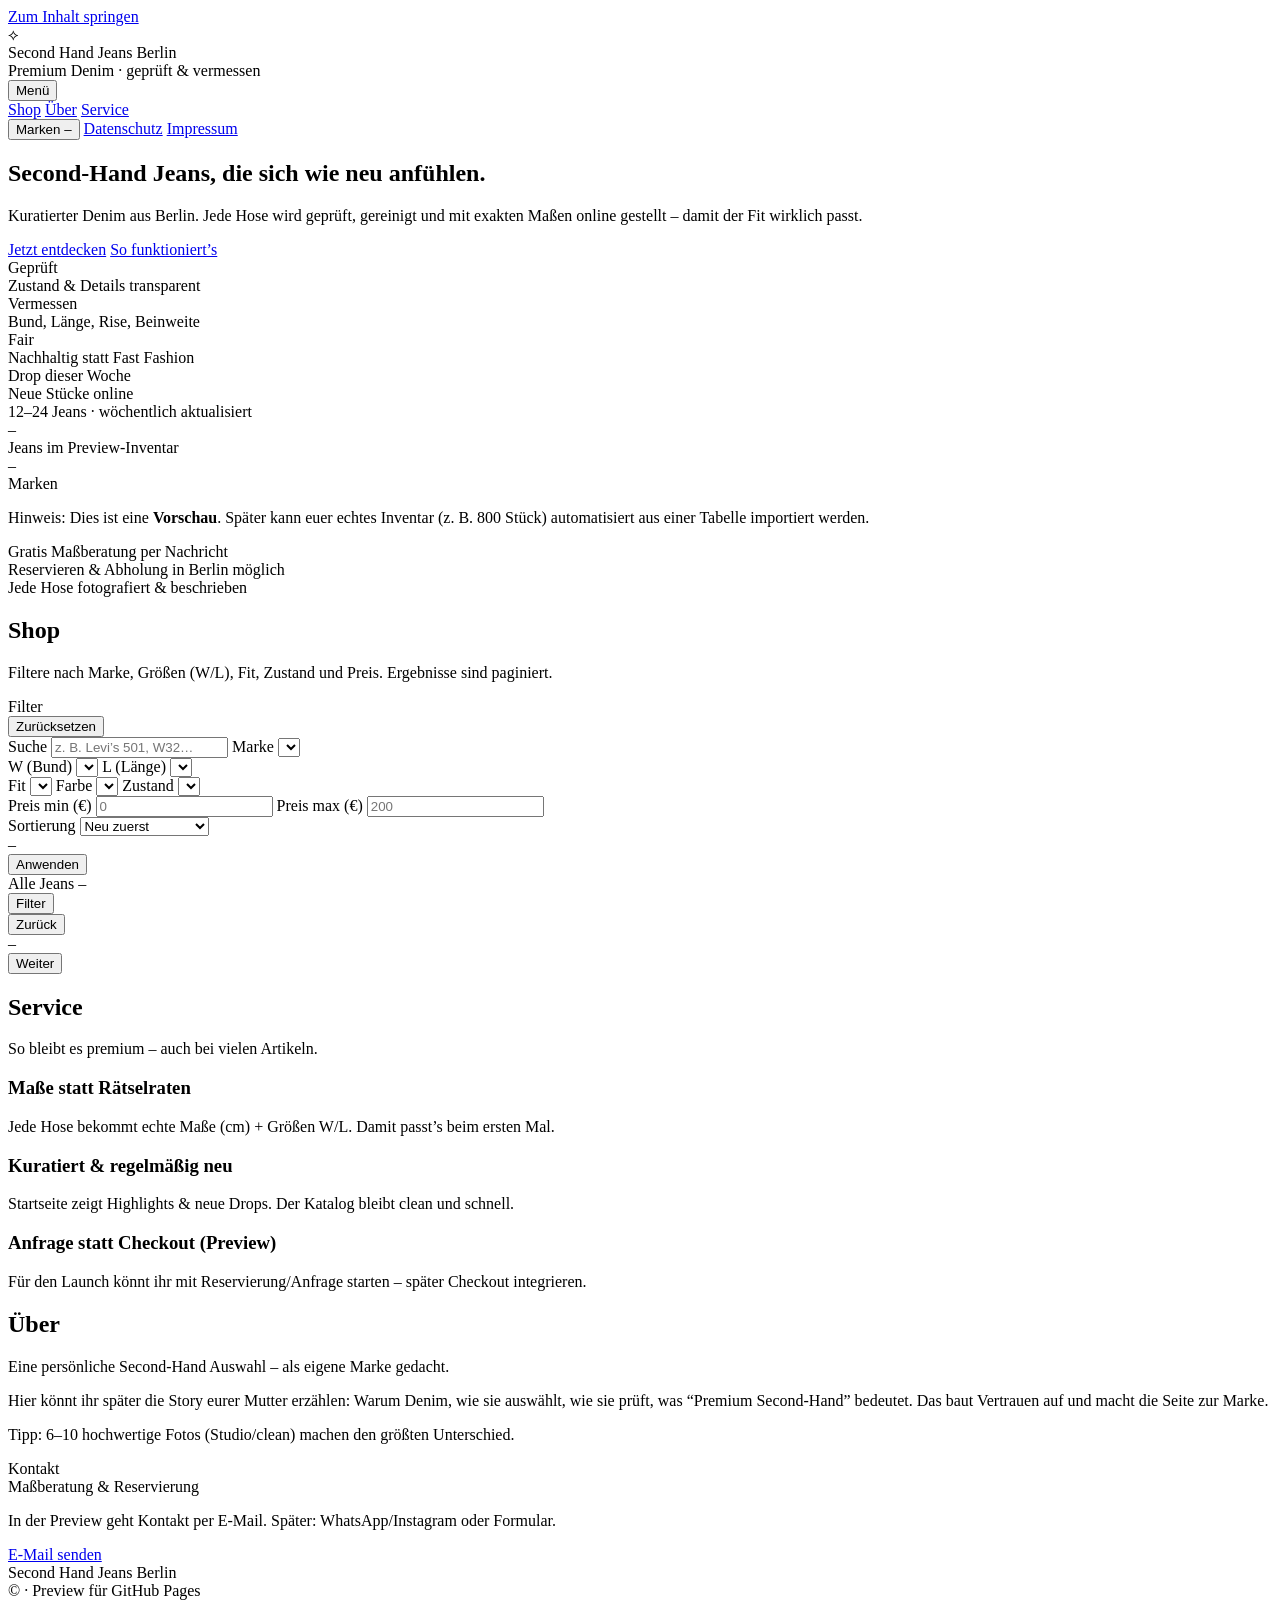
==== index.html @ 30a512d5 "Create index.html" ====
<!-- index.html -->
<!doctype html>
<html lang="de">
<head>
  <meta charset="utf-8" />
  <meta name="viewport" content="width=device-width,initial-scale=1" />
  <meta name="description" content="Second-Hand-Jeans aus Berlin – geprüft, vermessen, premium kuratiert." />
  <title>Second Hand Jeans Berlin – Premium Vintage Denim</title>
  <link rel="stylesheet" href="assets/css/styles.css" />
</head>

<body>
  <a class="skip-link" href="#main">Zum Inhalt springen</a>

  <header class="site-header">
    <div class="container header-row">
      <div class="brand">
        <div class="brand-mark" aria-hidden="true">⟡</div>
        <div class="brand-text">
          <div class="brand-name">Second Hand Jeans Berlin</div>
          <div class="brand-tagline">Premium Denim · geprüft & vermessen</div>
        </div>
      </div>

      <nav class="nav" aria-label="Hauptnavigation">
        <button class="nav-toggle" id="navToggle" aria-expanded="false" aria-controls="navMenu">Menü</button>

        <div class="nav-menu" id="navMenu">
          <a href="#katalog" class="nav-link">Shop</a>
          <a href="#about" class="nav-link">Über</a>
          <a href="#service" class="nav-link">Service</a>

          <div class="nav-divider" aria-hidden="true"></div>

          <button class="nav-link nav-link-btn" id="brandsBtn" aria-haspopup="dialog" aria-controls="brandsDialog">
            Marken <span class="pill" id="brandCountPill">–</span>
          </button>

          <a href="datenschutz.html" class="nav-link">Datenschutz</a>
          <a href="impressum.html" class="nav-link">Impressum</a>
        </div>
      </nav>
    </div>
  </header>

  <main id="main">
    <section class="hero">
      <div class="container hero-grid">
        <div class="hero-copy">
          <h1>Second-Hand Jeans, die sich wie neu anfühlen.</h1>
          <p class="lead">
            Kuratierter Denim aus Berlin. Jede Hose wird geprüft, gereinigt und mit exakten Maßen online gestellt –
            damit der Fit wirklich passt.
          </p>

          <div class="hero-ctas">
            <a class="btn btn-primary" href="#katalog">Jetzt entdecken</a>
            <a class="btn btn-ghost" href="#service">So funktioniert’s</a>
          </div>

          <div class="usp-row" role="list" aria-label="Vorteile">
            <div class="usp" role="listitem">
              <div class="usp-title">Geprüft</div>
              <div class="usp-text">Zustand & Details transparent</div>
            </div>
            <div class="usp" role="listitem">
              <div class="usp-title">Vermessen</div>
              <div class="usp-text">Bund, Länge, Rise, Beinweite</div>
            </div>
            <div class="usp" role="listitem">
              <div class="usp-title">Fair</div>
              <div class="usp-text">Nachhaltig statt Fast Fashion</div>
            </div>
          </div>
        </div>

        <div class="hero-card" aria-label="Featured Drop">
          <div class="hero-card-top">
            <div class="badge">Drop dieser Woche</div>
            <div class="meta">
              <div class="meta-title">Neue Stücke online</div>
              <div class="meta-sub">12–24 Jeans · wöchentlich aktualisiert</div>
            </div>
          </div>
          <div class="hero-card-body">
            <div class="stat">
              <div class="stat-num" id="statTotal">–</div>
              <div class="stat-label">Jeans im Preview-Inventar</div>
            </div>
            <div class="stat">
              <div class="stat-num" id="statBrands">–</div>
              <div class="stat-label">Marken</div>
            </div>
            <div class="divider"></div>
            <p class="small">
              Hinweis: Dies ist eine <strong>Vorschau</strong>. Später kann euer echtes Inventar (z. B. 800 Stück)
              automatisiert aus einer Tabelle importiert werden.
            </p>
          </div>
        </div>
      </div>
    </section>

    <section class="strip">
      <div class="container strip-row">
        <div class="strip-item">
          <span class="dot" aria-hidden="true"></span>
          <span>Gratis Maßberatung per Nachricht</span>
        </div>
        <div class="strip-item">
          <span class="dot" aria-hidden="true"></span>
          <span>Reservieren & Abholung in Berlin möglich</span>
        </div>
        <div class="strip-item">
          <span class="dot" aria-hidden="true"></span>
          <span>Jede Hose fotografiert & beschrieben</span>
        </div>
      </div>
    </section>

    <section class="section" id="katalog">
      <div class="container section-head">
        <h2>Shop</h2>
        <p class="muted">Filtere nach Marke, Größen (W/L), Fit, Zustand und Preis. Ergebnisse sind paginiert.</p>
      </div>

      <div class="container shop-layout">
        <aside class="filters" aria-label="Filter">
          <div class="filters-head">
            <div class="filters-title">Filter</div>
            <button class="link-btn" id="resetBtn" type="button">Zurücksetzen</button>
          </div>

          <label class="field">
            <span>Suche</span>
            <input id="q" type="search" placeholder="z. B. Levi’s 501, W32…" autocomplete="off" />
          </label>

          <label class="field">
            <span>Marke</span>
            <select id="brand"></select>
          </label>

          <div class="grid-2">
            <label class="field">
              <span>W (Bund)</span>
              <select id="waist"></select>
            </label>
            <label class="field">
              <span>L (Länge)</span>
              <select id="length"></select>
            </label>
          </div>

          <label class="field">
            <span>Fit</span>
            <select id="fit"></select>
          </label>

          <label class="field">
            <span>Farbe</span>
            <select id="color"></select>
          </label>

          <label class="field">
            <span>Zustand</span>
            <select id="condition"></select>
          </label>

          <div class="grid-2">
            <label class="field">
              <span>Preis min (€)</span>
              <input id="minPrice" inputmode="numeric" type="number" min="0" step="1" placeholder="0" />
            </label>
            <label class="field">
              <span>Preis max (€)</span>
              <input id="maxPrice" inputmode="numeric" type="number" min="0" step="1" placeholder="200" />
            </label>
          </div>

          <label class="field">
            <span>Sortierung</span>
            <select id="sort">
              <option value="newest">Neu zuerst</option>
              <option value="price_asc">Preis: aufsteigend</option>
              <option value="price_desc">Preis: absteigend</option>
              <option value="brand_asc">Marke: A–Z</option>
            </select>
          </label>

          <div class="filters-foot">
            <div class="muted small" id="resultMeta">–</div>
            <button class="btn btn-primary" id="applyBtn" type="button">Anwenden</button>
          </div>
        </aside>

        <section class="results" aria-label="Ergebnisse">
          <div class="results-bar">
            <div class="results-title">
              <span id="resultsTitle">Alle Jeans</span>
              <span class="pill" id="resultsCount">–</span>
            </div>
            <button class="btn btn-ghost btn-sm" id="openFiltersBtn" type="button">Filter</button>
          </div>

          <div class="grid" id="grid" aria-live="polite"></div>

          <div class="pager" aria-label="Seitennavigation">
            <button class="btn btn-ghost btn-sm" id="prevPage" type="button">Zurück</button>
            <div class="pager-meta" id="pageMeta">–</div>
            <button class="btn btn-ghost btn-sm" id="nextPage" type="button">Weiter</button>
          </div>
        </section>
      </div>
    </section>

    <section class="section" id="service">
      <div class="container section-head">
        <h2>Service</h2>
        <p class="muted">So bleibt es premium – auch bei vielen Artikeln.</p>
      </div>

      <div class="container cards-3">
        <div class="info-card">
          <h3>Maße statt Rätselraten</h3>
          <p>Jede Hose bekommt echte Maße (cm) + Größen W/L. Damit passt’s beim ersten Mal.</p>
        </div>
        <div class="info-card">
          <h3>Kuratiert & regelmäßig neu</h3>
          <p>Startseite zeigt Highlights & neue Drops. Der Katalog bleibt clean und schnell.</p>
        </div>
        <div class="info-card">
          <h3>Anfrage statt Checkout (Preview)</h3>
          <p>Für den Launch könnt ihr mit Reservierung/Anfrage starten – später Checkout integrieren.</p>
        </div>
      </div>
    </section>

    <section class="section" id="about">
      <div class="container section-head">
        <h2>Über</h2>
        <p class="muted">Eine persönliche Second-Hand Auswahl – als eigene Marke gedacht.</p>
      </div>

      <div class="container about">
        <div class="about-text">
          <p>
            Hier könnt ihr später die Story eurer Mutter erzählen: Warum Denim, wie sie auswählt, wie sie prüft,
            was “Premium Second-Hand” bedeutet. Das baut Vertrauen auf und macht die Seite zur Marke.
          </p>
          <p class="small muted">
            Tipp: 6–10 hochwertige Fotos (Studio/clean) machen den größten Unterschied.
          </p>
        </div>

        <div class="about-panel" aria-label="Kontakt">
          <div class="badge">Kontakt</div>
          <div class="about-panel-title">Maßberatung & Reservierung</div>
          <p class="small muted">
            In der Preview geht Kontakt per E-Mail. Später: WhatsApp/Instagram oder Formular.
          </p>
          <a class="btn btn-primary" href="mailto:kontakt@secondhandjeans-berlin.de?subject=Anfrage%20Second%20Hand%20Jeans%20Berlin">
            E-Mail senden
          </a>
        </div>
      </div>
    </section>
  </main>

  <footer class="footer">
    <div class="container footer-row">
      <div class="footer-left">
        <div class="brand-mini">Second Hand Jeans Berlin</div>
        <div class="small muted">© <span id="year"></span> · Preview für GitHub Pages</div>
      </div>
      <div class="footer-right">
        <a class="footer-link" href="datenschutz.html">Datenschutz</a>
        <a class="footer-link" href="impressum.html">Impressum</a>
      </div>
    </div>
  </footer>

  <!-- Brands Dialog -->
  <dialog class="dialog" id="brandsDialog" aria-label="Markenübersicht">
    <div class="dialog-head">
      <div>
        <div class="dialog-title">Marken</div>
        <div class="small muted">Schnell zur Marke springen (setzt Filter).</div>
      </div>
      <button class="icon-btn" id="closeBrands" aria-label="Schließen">✕</button>
    </div>
    <div class="dialog-body" id="brandsList"></div>
  </dialog>

  <!-- Product Modal -->
  <dialog class="dialog" id="productDialog" aria-label="Produktdetails">
    <div class="dialog-head">
      <div>
        <div class="dialog-title" id="pdTitle">–</div>
        <div class="small muted" id="pdSub">–</div>
      </div>
      <button class="icon-btn" id="closeProduct" aria-label="Schließen">✕</button>
    </div>
    <div class="dialog-body">
      <div class="product-modal">
        <div class="product-photo" id="pdPhoto" aria-hidden="true"></div>
        <div class="product-info">
          <div class="price-row">
            <div class="price" id="pdPrice">–</div>
            <div class="pill" id="pdCondition">–</div>
          </div>

          <div class="kv">
            <div class="kv-row"><div class="k">Größe</div><div class="v" id="pdSize">–</div></div>
            <div class="kv-row"><div class="k">Fit</div><div class="v" id="pdFit">–</div></div>
            <div class="kv-row"><div class="k">Farbe</div><div class="v" id="pdColor">–</div></div>
          </div>

          <div class="divider"></div>

          <div class="kv">
            <div class="kv-row"><div class="k">Bund (cm)</div><div class="v" id="pdWaist">–</div></div>
            <div class="kv-row"><div class="k">Innenbein (cm)</div><div class="v" id="pdInseam">–</div></div>
            <div class="kv-row"><div class="k">Rise (cm)</div><div class="v" id="pdRise">–</div></div>
            <div class="kv-row"><div class="k">Beinweite (cm)</div><div class="v" id="pdLeg">–</div></div>
          </div>

          <div class="divider"></div>

          <p class="small muted" id="pdNotes">–</p>

          <div class="modal-actions">
            <a class="btn btn-primary" id="pdMail" href="#">Anfrage senden</a>
            <button class="btn btn-ghost" id="pdCopy" type="button">Artikelcode kopieren</button>
          </div>

          <p class="tiny muted">
            Hinweis: Dies ist eine Vorschau ohne Checkout. Im Launch könnt ihr Reservierung oder Zahlung integrieren.
          </p>
        </div>
      </div>
    </div>
  </dialog>

  <!-- Mobile Filters Drawer -->
  <dialog class="dialog drawer" id="filtersDrawer" aria-label="Filter (mobil)">
    <div class="dialog-head">
      <div>
        <div class="dialog-title">Filter</div>
        <div class="small muted">Wähle Filter und tippe auf Anwenden.</div>
      </div>
      <button class="icon-btn" id="closeFilters" aria-label="Schließen">✕</button>
    </div>
    <div class="dialog-body">
      <div id="drawerMount"></div>
    </div>
  </dialog>

  <script src="assets/js/app.js"></script>
</body>
</html>
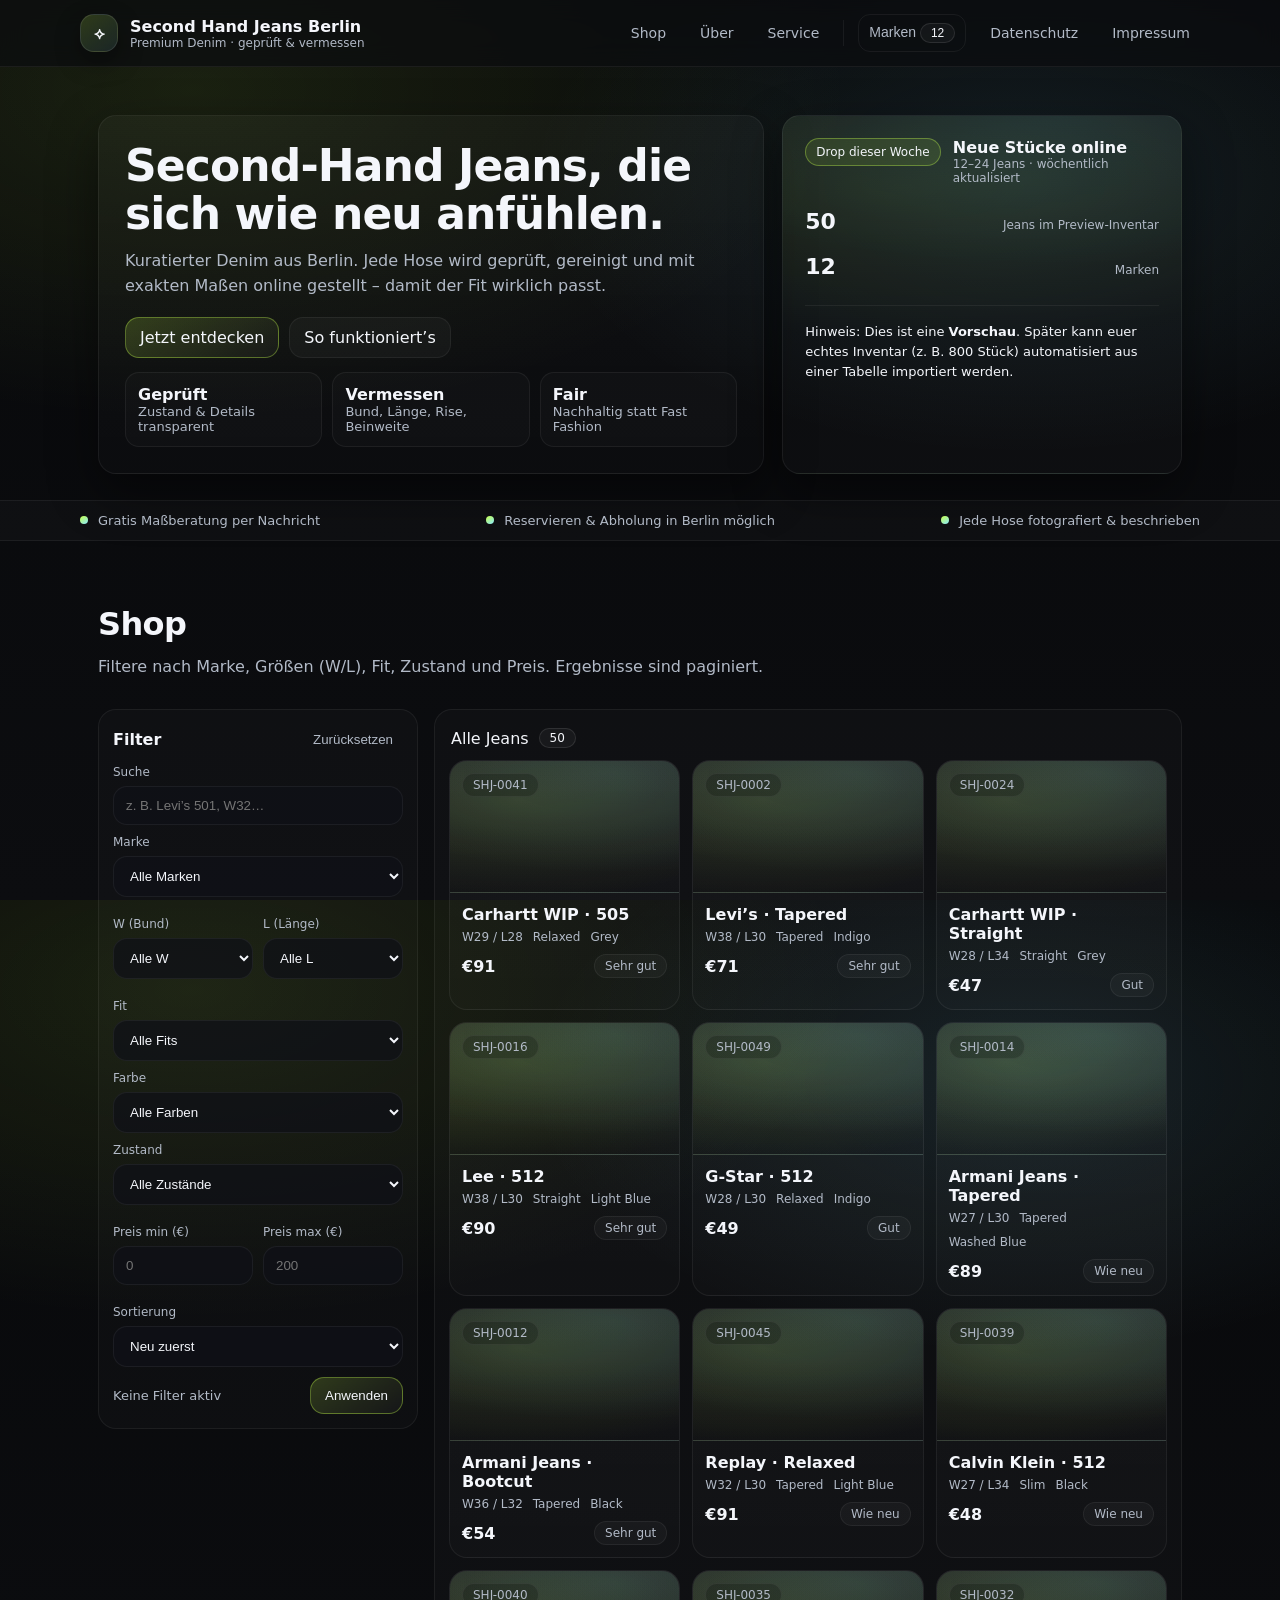
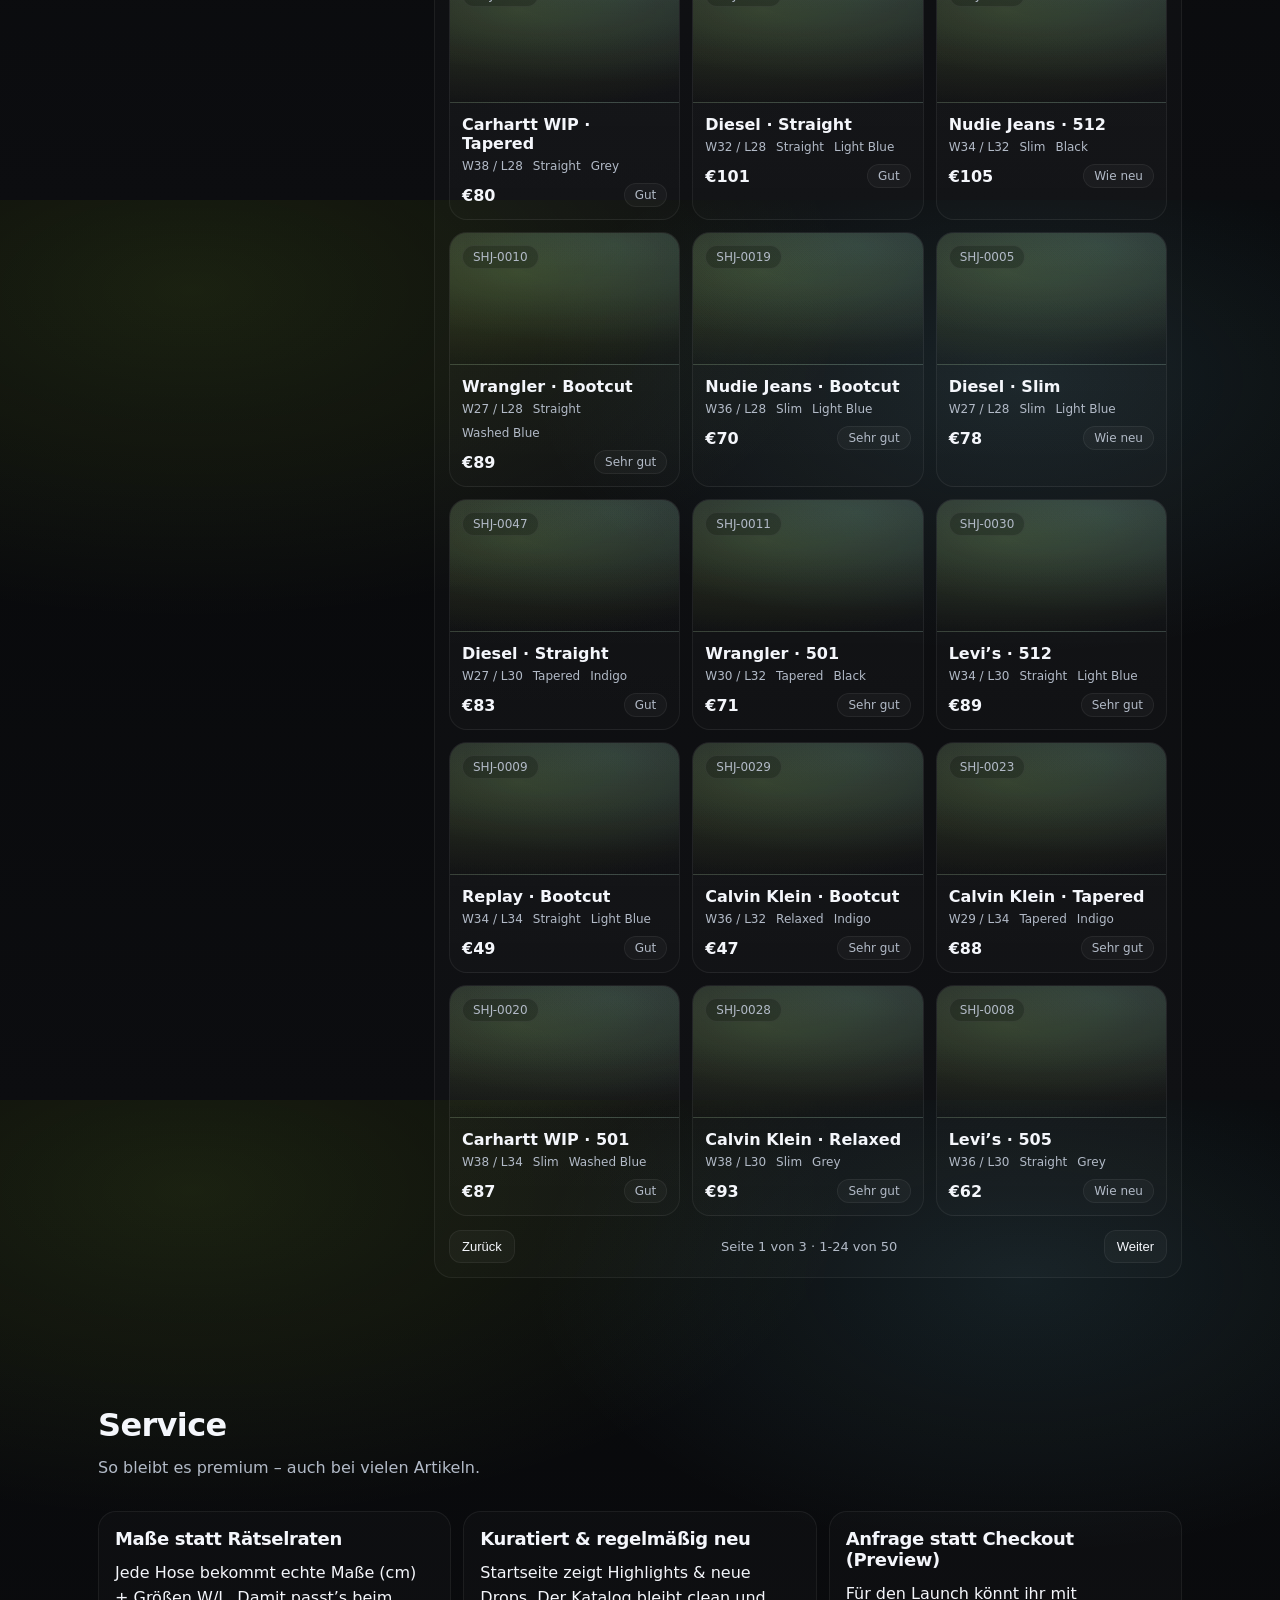
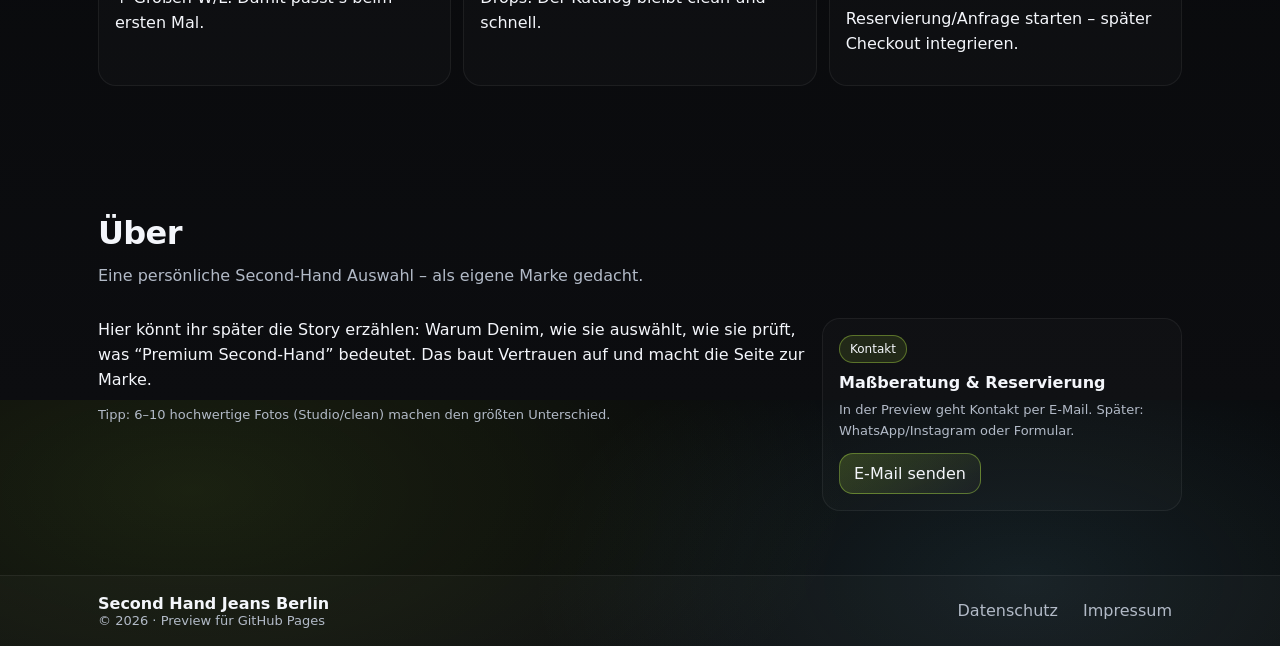
==== commit d79caa42: "Update index.html" ====
--- a/index.html
+++ b/index.html
@@ -245,7 +245,7 @@
       <div class="container about">
         <div class="about-text">
           <p>
-            Hier könnt ihr später die Story eurer Mutter erzählen: Warum Denim, wie sie auswählt, wie sie prüft,
+            Hier könnt ihr später die Story erzählen: Warum Denim, wie sie auswählt, wie sie prüft,
             was “Premium Second-Hand” bedeutet. Das baut Vertrauen auf und macht die Seite zur Marke.
           </p>
           <p class="small muted">
--- a/assets/css/styles.css
+++ b/assets/css/styles.css
@@ -0,0 +1,429 @@
+/* assets/css/styles.css */
+:root{
+  --bg: #0c0d10;
+  --card: #12141a;
+  --card2:#0f1117;
+  --text:#f4f6fb;
+  --muted:#b2bac7;
+  --line: rgba(255,255,255,.10);
+  --line2: rgba(255,255,255,.06);
+  --accent:#c7ff4a;
+  --accent2:#8ae9ff;
+  --shadow: 0 18px 50px rgba(0,0,0,.45);
+  --radius: 18px;
+  --radius2: 14px;
+  --container: 1120px;
+  --font: ui-sans-serif, system-ui, -apple-system, Segoe UI, Roboto, Helvetica, Arial, "Apple Color Emoji", "Segoe UI Emoji";
+}
+
+*{box-sizing:border-box}
+html,body{height:100%}
+body{
+  margin:0;
+  font-family:var(--font);
+  color:var(--text);
+  background:
+    radial-gradient(1200px 600px at 15% 10%, rgba(199,255,74,.10), transparent 55%),
+    radial-gradient(900px 500px at 80% 20%, rgba(138,233,255,.10), transparent 55%),
+    linear-gradient(180deg, #07080a, var(--bg));
+}
+
+a{color:inherit}
+.container{max-width:var(--container); margin:0 auto; padding:0 18px}
+.section{padding:64px 0}
+.section-head{padding-bottom:18px}
+h1,h2,h3{margin:0 0 12px 0; letter-spacing:-0.02em}
+h1{font-size:clamp(30px, 4vw, 44px); line-height:1.08}
+h2{font-size:clamp(24px, 3vw, 32px)}
+h3{font-size:18px}
+p{margin:0 0 12px 0; line-height:1.55}
+.lead{font-size:16px; color:var(--muted); max-width:60ch}
+.small{font-size:13px}
+.tiny{font-size:12px}
+.muted{color:var(--muted)}
+.divider{height:1px; background:var(--line2); margin:16px 0}
+
+.skip-link{
+  position:absolute; left:-999px; top:10px;
+  background:var(--card); border:1px solid var(--line); padding:10px 12px; border-radius:10px;
+}
+.skip-link:focus{left:10px; z-index:50}
+
+.site-header{
+  position:sticky; top:0; z-index:30;
+  background: rgba(12,13,16,.72);
+  backdrop-filter: blur(12px);
+  border-bottom:1px solid var(--line2);
+}
+.header-row{
+  display:flex; align-items:center; justify-content:space-between;
+  padding:14px 0;
+  gap:16px;
+}
+
+.brand{display:flex; align-items:center; gap:12px}
+.brand-link{text-decoration:none}
+.brand-mark{
+  width:38px; height:38px; display:grid; place-items:center;
+  background: linear-gradient(145deg, rgba(199,255,74,.18), rgba(138,233,255,.10));
+  border:1px solid var(--line);
+  border-radius:14px;
+  box-shadow: 0 10px 25px rgba(0,0,0,.35);
+  font-weight:700;
+}
+.brand-name{font-weight:700}
+.brand-tagline{font-size:12px; color:var(--muted)}
+
+.nav{display:flex; align-items:center; gap:10px}
+.nav-toggle{
+  display:none;
+  background:transparent; border:1px solid var(--line); color:var(--text);
+  padding:10px 12px; border-radius:12px;
+}
+.nav-menu{display:flex; align-items:center; gap:14px; flex-wrap:wrap}
+.nav-link{
+  text-decoration:none;
+  color:var(--muted);
+  font-size:14px;
+  padding:8px 10px;
+  border-radius:12px;
+}
+.nav-link:hover{color:var(--text); background:rgba(255,255,255,.05)}
+.nav-link-btn{
+  background:transparent;
+  border:1px solid var(--line2);
+  cursor:pointer;
+}
+.nav-divider{width:1px; height:26px; background:var(--line2)}
+
+.pill{
+  display:inline-flex; align-items:center; justify-content:center;
+  min-width:28px;
+  padding:2px 10px;
+  font-size:12px;
+  border-radius:999px;
+  border:1px solid var(--line);
+  background:rgba(255,255,255,.04);
+  color:var(--text);
+}
+
+.hero{padding:48px 0 26px 0}
+.hero-grid{
+  display:grid;
+  grid-template-columns: 1.25fr .75fr;
+  gap:18px;
+  align-items:stretch;
+}
+.hero-copy{
+  border:1px solid var(--line2);
+  border-radius:var(--radius);
+  background: linear-gradient(180deg, rgba(255,255,255,.03), rgba(255,255,255,.01));
+  padding:26px;
+  box-shadow: var(--shadow);
+}
+.hero-ctas{display:flex; gap:10px; margin:18px 0 14px}
+.usp-row{display:flex; gap:10px; flex-wrap:wrap; margin-top:10px}
+.usp{
+  flex:1;
+  min-width:170px;
+  border:1px solid var(--line2);
+  border-radius:14px;
+  padding:12px;
+  background: rgba(255,255,255,.02);
+}
+.usp-title{font-weight:650}
+.usp-text{color:var(--muted); font-size:13px}
+
+.hero-card{
+  border:1px solid var(--line2);
+  border-radius:var(--radius);
+  background: radial-gradient(900px 250px at 30% 20%, rgba(199,255,74,.08), transparent 60%),
+              radial-gradient(800px 250px at 70% 0%, rgba(138,233,255,.08), transparent 60%),
+              rgba(255,255,255,.02);
+  box-shadow: var(--shadow);
+  overflow:hidden;
+}
+.hero-card-top{padding:22px 22px 14px 22px; display:flex; gap:12px; align-items:flex-start}
+.badge{
+  display:inline-flex; align-items:center;
+  padding:6px 10px;
+  border-radius:999px;
+  border:1px solid rgba(199,255,74,.35);
+  background:rgba(199,255,74,.10);
+  color:var(--text);
+  font-size:12px;
+  white-space:nowrap;
+}
+.meta-title{font-weight:650}
+.meta-sub{font-size:12px; color:var(--muted)}
+.hero-card-body{padding:0 22px 22px 22px}
+.stat{display:flex; align-items:baseline; justify-content:space-between; padding:10px 0}
+.stat-num{font-weight:750; font-size:22px}
+.stat-label{color:var(--muted); font-size:12px; text-align:right}
+
+.strip{
+  border-top:1px solid var(--line2);
+  border-bottom:1px solid var(--line2);
+  background: rgba(255,255,255,.02);
+}
+.strip-row{
+  display:flex; gap:14px; flex-wrap:wrap; justify-content:space-between;
+  padding:12px 0;
+}
+.strip-item{display:flex; gap:10px; align-items:center; color:var(--muted); font-size:13px}
+.dot{width:8px; height:8px; border-radius:50%; background:linear-gradient(145deg, var(--accent), var(--accent2))}
+
+.btn{
+  display:inline-flex; align-items:center; justify-content:center;
+  gap:10px;
+  border-radius:14px;
+  padding:10px 14px;
+  border:1px solid var(--line);
+  background: rgba(255,255,255,.03);
+  text-decoration:none;
+  color:var(--text);
+  cursor:pointer;
+}
+.btn:hover{background:rgba(255,255,255,.06)}
+.btn-primary{
+  border-color: rgba(199,255,74,.35);
+  background: linear-gradient(145deg, rgba(199,255,74,.18), rgba(255,255,255,.03));
+}
+.btn-ghost{border-color: var(--line2)}
+.btn-sm{padding:8px 12px; border-radius:12px; font-size:13px}
+
+.link-btn{
+  background:transparent;
+  border:none;
+  color:var(--muted);
+  cursor:pointer;
+  padding:8px 10px;
+  border-radius:12px;
+}
+.link-btn:hover{background:rgba(255,255,255,.05); color:var(--text)}
+
+.shop-layout{
+  display:grid;
+  grid-template-columns: 320px 1fr;
+  gap:16px;
+  align-items:start;
+}
+.filters{
+  position:sticky;
+  top:78px;
+  border:1px solid var(--line2);
+  border-radius:var(--radius);
+  background: rgba(255,255,255,.02);
+  padding:14px;
+}
+.filters-head{display:flex; align-items:center; justify-content:space-between; margin-bottom:10px}
+.filters-title{font-weight:650}
+.filters-foot{display:flex; gap:12px; align-items:center; justify-content:space-between; margin-top:10px}
+
+.field{display:flex; flex-direction:column; gap:7px; margin:10px 0}
+.field span{font-size:12px; color:var(--muted)}
+input,select{
+  width:100%;
+  padding:11px 12px;
+  border-radius:14px;
+  border:1px solid var(--line2);
+  background: rgba(15,17,23,.75);
+  color:var(--text);
+  outline:none;
+}
+input:focus,select:focus{border-color: rgba(199,255,74,.35); box-shadow: 0 0 0 3px rgba(199,255,74,.08)}
+.grid-2{display:grid; grid-template-columns: 1fr 1fr; gap:10px}
+
+.results{
+  border:1px solid var(--line2);
+  border-radius:var(--radius);
+  background: rgba(255,255,255,.02);
+  padding:14px;
+  min-height:480px;
+}
+.results-bar{display:flex; align-items:center; justify-content:space-between; gap:12px; padding:4px 2px 12px 2px}
+.results-title{display:flex; gap:10px; align-items:center}
+#openFiltersBtn{display:none}
+
+.grid{
+  display:grid;
+  grid-template-columns: repeat(3, minmax(0, 1fr));
+  gap:12px;
+}
+.card{
+  border:1px solid var(--line2);
+  border-radius:18px;
+  background: linear-gradient(180deg, rgba(255,255,255,.03), rgba(255,255,255,.015));
+  overflow:hidden;
+  cursor:pointer;
+  transition: transform .12s ease, border-color .12s ease;
+}
+.card:hover{transform: translateY(-2px); border-color: rgba(255,255,255,.14)}
+.card-top{
+  height:132px;
+  background:
+    radial-gradient(500px 180px at 30% 30%, rgba(199,255,74,.12), transparent 55%),
+    radial-gradient(500px 180px at 70% 10%, rgba(138,233,255,.12), transparent 55%),
+    linear-gradient(180deg, rgba(255,255,255,.04), rgba(0,0,0,.08));
+  border-bottom:1px solid var(--line2);
+  position:relative;
+}
+.card-code{
+  position:absolute; left:12px; top:12px;
+  font-size:12px;
+  padding:4px 10px;
+  border-radius:999px;
+  border:1px solid var(--line2);
+  background: rgba(0,0,0,.20);
+  color:var(--muted);
+}
+.card-body{padding:12px}
+.card-title{font-weight:700; margin-bottom:6px}
+.card-sub{display:flex; gap:10px; flex-wrap:wrap; color:var(--muted); font-size:12px; margin-bottom:10px}
+.card-price{display:flex; align-items:center; justify-content:space-between}
+.price{font-weight:750}
+.tag{
+  font-size:12px;
+  padding:4px 10px;
+  border-radius:999px;
+  border:1px solid var(--line2);
+  background: rgba(255,255,255,.03);
+  color:var(--muted);
+}
+
+.pager{
+  display:flex; align-items:center; justify-content:space-between;
+  gap:12px;
+  padding-top:14px;
+}
+.pager-meta{color:var(--muted); font-size:13px}
+
+.cards-3{
+  display:grid;
+  grid-template-columns: repeat(3, minmax(0, 1fr));
+  gap:12px;
+}
+.info-card{
+  border:1px solid var(--line2);
+  border-radius:var(--radius);
+  background: rgba(255,255,255,.02);
+  padding:16px;
+}
+
+.about{
+  display:grid;
+  grid-template-columns: 1fr 360px;
+  gap:12px;
+  align-items:start;
+}
+.about-panel{
+  border:1px solid var(--line2);
+  border-radius:var(--radius);
+  background: rgba(255,255,255,.02);
+  padding:16px;
+}
+.about-panel-title{font-weight:700; margin:10px 0 8px 0}
+
+.footer{
+  border-top:1px solid var(--line2);
+  background: rgba(255,255,255,.02);
+  padding:18px 0;
+}
+.footer-row{display:flex; align-items:center; justify-content:space-between; gap:12px; flex-wrap:wrap}
+.brand-mini{font-weight:700}
+.footer-link{color:var(--muted); text-decoration:none; padding:8px 10px; border-radius:12px}
+.footer-link:hover{background:rgba(255,255,255,.05); color:var(--text)}
+
+dialog{
+  border:none;
+  padding:0;
+  border-radius:20px;
+  background: rgba(18,20,26,.92);
+  color:var(--text);
+  box-shadow: var(--shadow);
+  width:min(920px, calc(100% - 26px));
+}
+dialog::backdrop{background: rgba(0,0,0,.55)}
+.dialog-head{
+  display:flex; align-items:flex-start; justify-content:space-between;
+  gap:12px;
+  padding:16px 16px 10px 16px;
+  border-bottom:1px solid var(--line2);
+}
+.dialog-title{font-weight:750}
+.dialog-body{padding:16px}
+.icon-btn{
+  width:38px; height:38px;
+  border-radius:14px;
+  border:1px solid var(--line2);
+  background: rgba(255,255,255,.03);
+  color:var(--text);
+  cursor:pointer;
+}
+.icon-btn:hover{background:rgba(255,255,255,.06)}
+
+#brandsList{
+  display:grid;
+  grid-template-columns: repeat(3, minmax(0, 1fr));
+  gap:10px;
+}
+.brand-chip{
+  display:flex; align-items:center; justify-content:space-between;
+  border:1px solid var(--line2);
+  background: rgba(255,255,255,.02);
+  border-radius:16px;
+  padding:12px 12px;
+  cursor:pointer;
+}
+.brand-chip:hover{border-color: rgba(255,255,255,.14)}
+.brand-chip b{font-weight:700}
+.brand-chip span{color:var(--muted); font-size:12px}
+
+.product-modal{
+  display:grid;
+  grid-template-columns: 320px 1fr;
+  gap:14px;
+}
+.product-photo{
+  height:320px;
+  border-radius:18px;
+  border:1px solid var(--line2);
+  background:
+    radial-gradient(520px 240px at 35% 25%, rgba(199,255,74,.14), transparent 55%),
+    radial-gradient(520px 240px at 75% 10%, rgba(138,233,255,.14), transparent 55%),
+    linear-gradient(180deg, rgba(255,255,255,.05), rgba(0,0,0,.10));
+}
+.product-info{border:1px solid var(--line2); border-radius:18px; padding:14px; background: rgba(255,255,255,.02)}
+.price-row{display:flex; align-items:center; justify-content:space-between; gap:10px; margin-bottom:10px}
+.kv{display:flex; flex-direction:column; gap:8px}
+.kv-row{display:flex; align-items:center; justify-content:space-between; gap:10px; font-size:13px}
+.k{color:var(--muted)}
+.v{font-weight:650}
+.modal-actions{display:flex; gap:10px; flex-wrap:wrap; margin-top:12px}
+
+.drawer{width:min(520px, calc(100% - 26px))}
+.legal{max-width:860px}
+.legal ul{margin:8px 0 12px 20px}
+.legal li{margin:6px 0}
+
+@media (max-width: 980px){
+  .hero-grid{grid-template-columns:1fr; }
+  .shop-layout{grid-template-columns:1fr}
+  .filters{position:relative; top:auto}
+  #openFiltersBtn{display:inline-flex}
+  .filters{display:none}
+  .grid{grid-template-columns: repeat(2, minmax(0, 1fr))}
+  .cards-3{grid-template-columns:1fr}
+  .about{grid-template-columns:1fr}
+  #brandsList{grid-template-columns: repeat(2, minmax(0, 1fr))}
+  .product-modal{grid-template-columns:1fr}
+  .product-photo{height:220px}
+  .nav-toggle{display:inline-flex}
+  .nav-menu{
+    display:none;
+    width:100%;
+    padding:10px 0 6px 0;
+  }
+  .nav-menu.is-open{display:flex}
+  .header-row{flex-wrap:wrap}
+}
